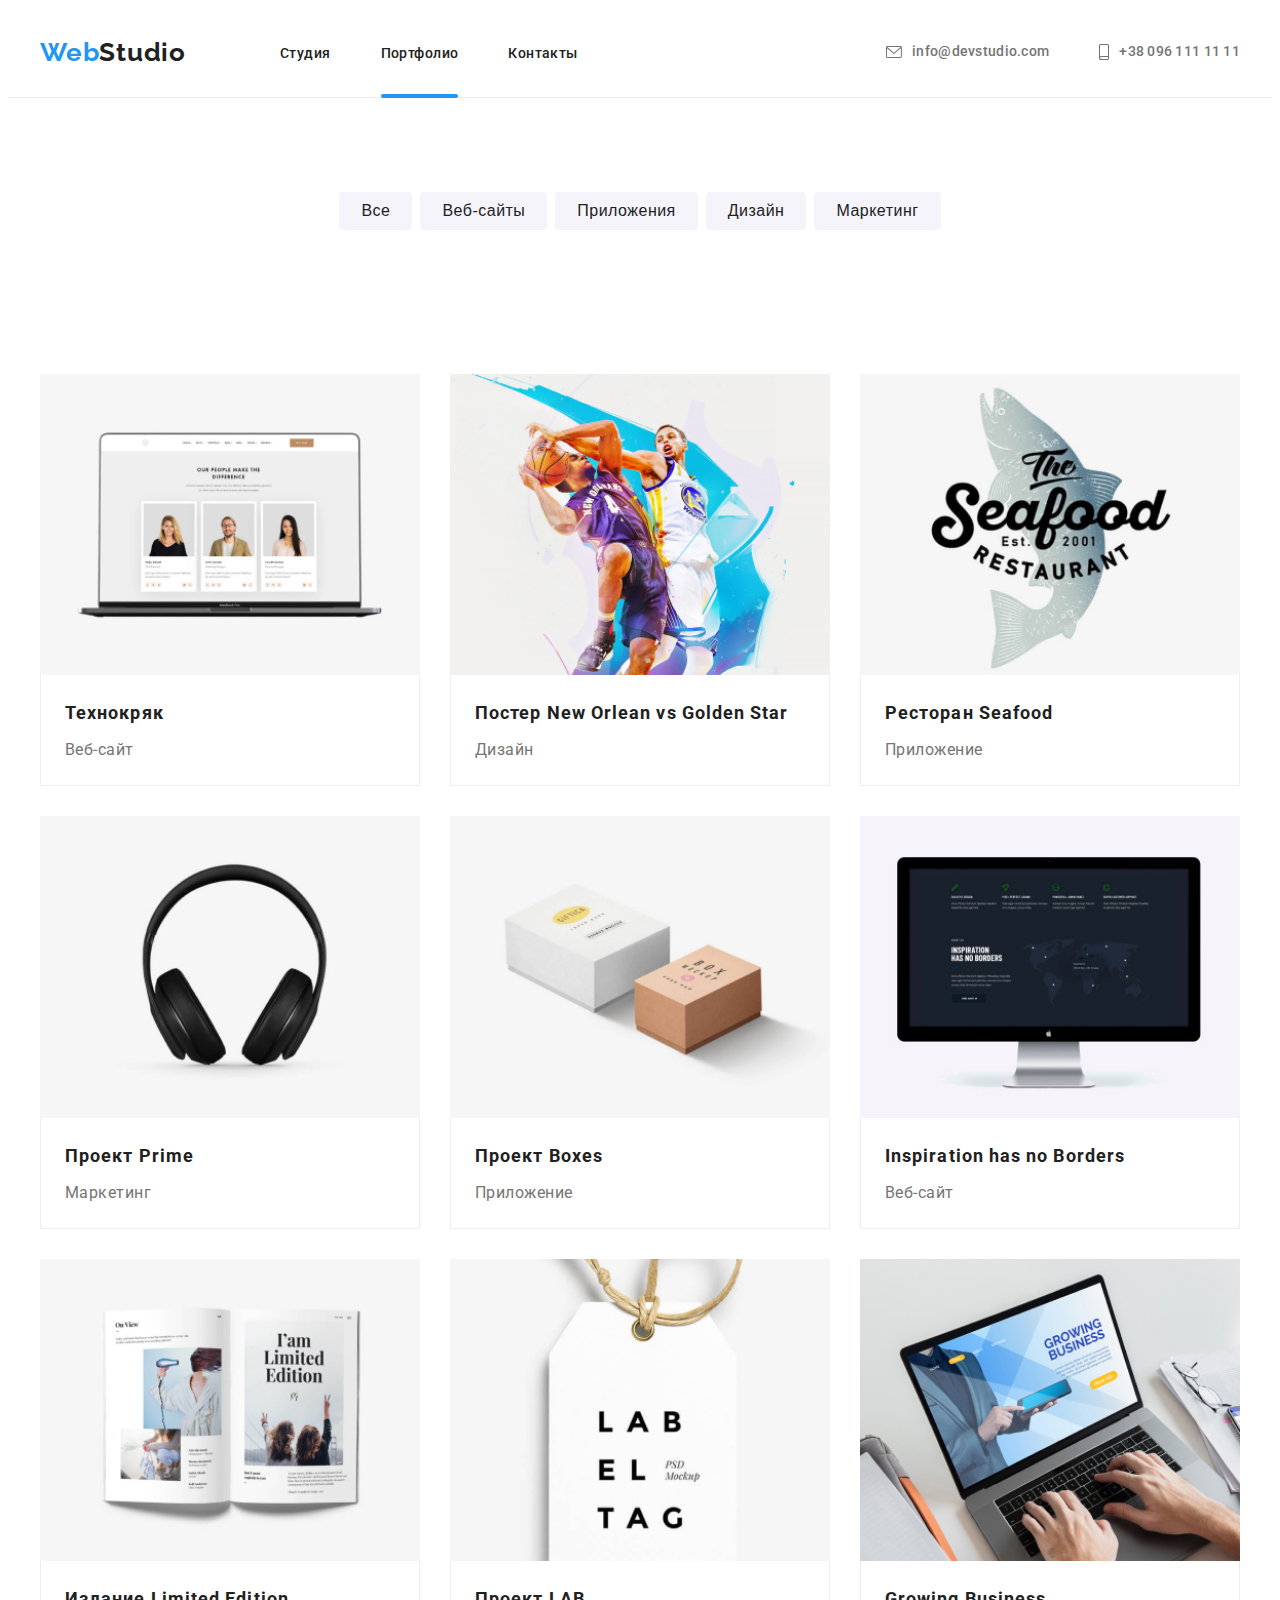
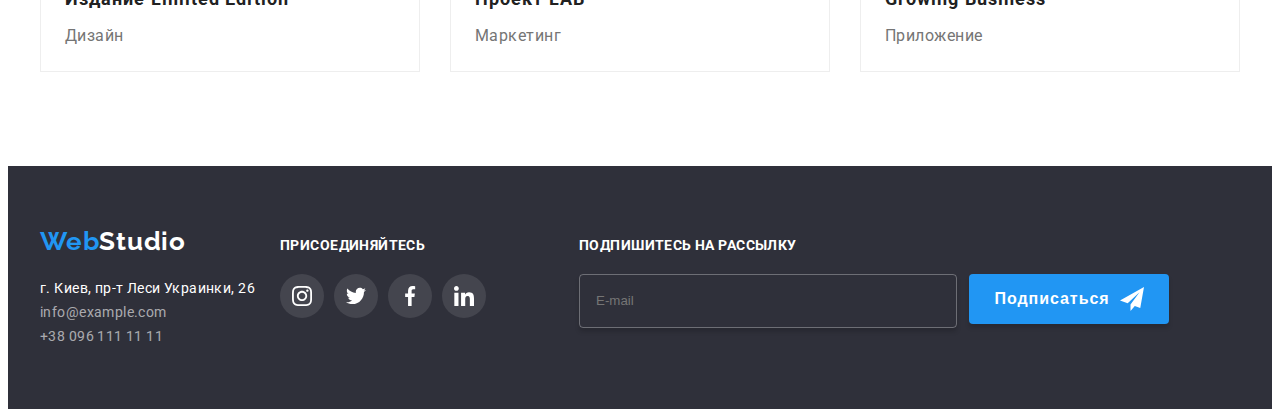
==== Partfolio.html @ 2770eb31 "dz7" ====
<!DOCTYPE html>
<html lang="en">
  <head>
    <meta charset="UTF-8" />
    <meta http-equiv="X-UA-Compatible" content="IE=edge" />
    <meta name="viewport" content="width=device-width, initial-scale=1.0" />
    <title>Portfolio</title>
    <link
      href="https://fonts.googleapis.com/css2?family=Raleway:wght@700&family=Roboto:wght@400;500;700;900&display=swap"
      rel="stylesheet"
    />
    <link rel="stylesheet" href="./css/main.min.css" />
  </head>
  <body>
    <header class="header">
      <div class="container header__container">
        <nav class="navigation">
          <a href="./index.html" class="logo">
            Web<span class="studio">Studio</span>
          </a>
          <ul class="nav">
            <li class="nav__item">
              <a class="nav__link  " href="/index.html">Студия</a>
            </li>
            <li class="nav__item">
              <a class="nav__link current " href="./portfolio.html">Портфолио</a>
            </li>
            <li class="nav__item">
              <a class="nav__link" href="">Контакты</a>
            </li>
          </ul>
        </nav>
        <ul class="contacts">
          <li class="contacts__item header-mail">
            <a class="contacts__link " href="mailto:info@devstudio.com"> <svg class="contacts__icon" width="16px"
                height="12px">
                <use href="./images/sprite.svg#icon-envelope"></use>
              </svg>info@devstudio.com</a>
          </li>
          <li class="contacts__item header-tel ">
            <a class="contacts__link " href="tel:+380961111111"><svg class="contacts__icon" width="10px" height="16px">
                <use href="./images/sprite.svg#icon-smartphone"></use>
              </svg>+38 096 111 11 11</a>
          </li>
        </ul>
      </div>
    </header>
    <main>
      <section class="section">
        <div class="container ">
          <h1 class="visually-hidden">Наши работы</h1>
          <ul class="sort">
            <li class="sort__item"><button type="button" class="sort__button btn" >Все</button></li>
            <li class="sort__item"><button type="button" class="sort__button btn">Веб-сайты</button></li>
            <li class="sort__item"><button type="button" class="sort__button btn">Приложения</button></li>
            <li class="sort__item"><button type="button" class="sort__button btn">Дизайн</button></li>
            <li class="sort__item"><button type="button" class="sort__button btn">Маркетинг</button></li>
          </ul>
          <ul class="examples ">
            <li class="examples__item">
              <a class="examples__link link" href="">
                <div class="examples__wrapper">
                  <img class="main-img" src="./images/img(7).jpg" width="370" height="294" alt="" />
                <p class="examples__text ">
                  Технокряк это современная площадка распространения коронавируса. Компании используют эту платформу для цифрового
                  шпионажа и атак на защищённые сервера конкурентов.
                </p>
              </div>
              <div class="case">
                <h2 class="case__title">Технокряк</h2>
                <p class="case-paragraph">Веб-сайт</p>
              </div></a>
            </li>
            <li class="examples__item">
              <a class="examples__link link" href="">
                <div class="examples__wrapper"><img class="main-img" src="./images/img(8).jpg" width="370" height="294" alt="" />
                <p class="examples__text ">
                  Технокряк это современная площадка распространения коронавируса. Компании используют эту платформу для цифрового
                  шпионажа и атак на защищённые сервера конкурентов.
                </p></div>
              <div class="case">
                <h2 class="case__title">
                  Постер New Orlean vs Golden Star
                </h2>
                <p class="case-paragraph">Дизайн</p>
              </div></a>
            </li>
            <li class="examples__item">
             <a class="examples__link link" href=""> <div class="examples__wrapper"><img class="main-img" src="./images/img(9).jpg" width="370" height="294" alt="" />
              <p class="examples__text ">
                Технокряк это современная площадка распространения коронавируса. Компании используют эту платформу для цифрового
                шпионажа и атак на защищённые сервера конкурентов.
              </p></div>
              <div class="case">
                <h2 class="case__title">Ресторан Seafood</h2>
                <p class="case-paragraph">Приложение</p>
              </div></a>
            </li>
            <li class="examples__item">
              <a class="examples__link link" href=""><div class="examples__wrapper"><img class="main-img" src="./images/img(10).jpg" width="370" height="294" alt="" />
                <p class="examples__text ">
                  Технокряк это современная площадка распространения коронавируса. Компании используют эту платформу для цифрового
                  шпионажа и атак на защищённые сервера конкурентов.
                </p></div>
              <div class="case">
                <h2 class="case__title">Проект Prime</h2>
                <p class="case-paragraph">Маркетинг</p>
              </div></a>
            </li>
            <li class="examples__item">
              <a class="examples__link link" href=""><div class="examples__wrapper"><img class="main-img" src="./images/img(11).jpg" width="370" height="294" alt="" />
                <p class="examples__text ">
                  Технокряк это современная площадка распространения коронавируса. Компании используют эту платформу для цифрового
                  шпионажа и атак на защищённые сервера конкурентов.
                </p></div>
              <div class="case">
                <h2 class="case__title">Проект Boxes</h2>
                <p class="case-paragraph">Приложение</p>
              </div></a>
            </li>
            <li class="examples__item">
              <a class="examples__link link" href=""><div class="examples__wrapper"><img class="main-img" src="./images/img(12).jpg" width="370" height="294" alt="" />
                <p class="examples__text ">
                  Технокряк это современная площадка распространения коронавируса. Компании используют эту платформу для цифрового
                  шпионажа и атак на защищённые сервера конкурентов.
                </p></div>
              <div class="case">
                <h2 class="case__title">Inspiration has no Borders</h2>
                <p class="case-paragraph">Веб-сайт</p>
              </div></a>
            </li>
            <li class="examples__item">
              <a class="examples__link link" href=""><div class="examples__wrapper"><img class="main-img" src="./images/img(13).jpg" width="370" height="294" alt="" />
                <p class="examples__text ">
                  Технокряк это современная площадка распространения коронавируса. Компании используют эту платформу для цифрового
                  шпионажа и атак на защищённые сервера конкурентов.
                </p></div>
              <div class="case">
                <h2 class="case__title">Издание Limited Edition</h2>
                <p class="case-paragraph">Дизайн</p>
              </div></a>
            </li>
            <li class="examples__item">
              <a class="examples__link link" href=""><div class="examples__wrapper"><img class="main-img" src="./images/img(14).jpg" width="370" height="294" alt="" />
                <p class="examples__text ">
                  Технокряк это современная площадка распространения коронавируса. Компании используют эту платформу для цифрового
                  шпионажа и атак на защищённые сервера конкурентов.
                </p></div>
              <div class="case">
                <h2 class="case__title">Проект LAB</h2>
                <p class="case-paragraph">Маркетинг</p>
              </div></a>
            </li>
            <li class="examples__item">
              <a class="examples__link link" href=""><div class="examples__wrapper"><img class="main-img" src="./images/img(15).jpg" width="370" height="294" alt="" />
                <p class="examples__text ">
                  Технокряк это современная площадка распространения коронавируса. Компании используют эту платформу для цифрового
                  шпионажа и атак на защищённые сервера конкурентов.
                </p></div>
              <div class="case">
                <h2 class="case__title">Growing Business</h2>
                <p class="case-paragraph">Приложение</p>
              </div></a>
            </li>
          </ul>
        </div>
      </section>
    </main>
<footer class="footer">
  <div class="container footer-container">
    <div class=""><a href="./index.html" class="logo">
        Web<span class="footer__studio">Studio</span>
      </a>
      <address class="address">
        <ul class="connection">
          <li class="connection__item ">г. Киев, пр-т Леси Украинки, 26</li>
          <li class="connection__item">
            <a class="connection__link " href="mailto:info@devstudio.com">info@example.com</a>
          </li>
          <li class="connection__item">
            <a class="connection__link" href="tel:+380961111111">+38 096 111 11 11</a>
          </li>
        </ul>
      </address>
    </div>
    <div class=" right">
      <h2 class="footer-title">присоединяйтесь</h2>
      <ul class="join ">
        <li class="join__item">
          <a href="" class="join__link">
            <svg class="join__icon">
              <use href="./images/sprite.svg#icon-instagram"></use>
            </svg>
          </a>
        </li>
        <li class="join__item">
          <a href="" class="join__link">
            <svg class="join__icon">
              <use href="./images/sprite.svg#icon-twitter"></use>
            </svg>
          </a>
        </li>
        <li class="join__item">
          <a href="" class="join__link">
            <svg class="join__icon">
              <use href="./images/sprite.svg#icon-facebook"></use>
            </svg>
          </a>
        </li>
        <li class="join__item">
          <a href="" class="join__link">
            <svg class="join__icon">
              <use href="./images/sprite.svg#icon-linkedin"></use>
            </svg>
          </a>
        </li>
      </ul>
    </div>
    <div class="form">
      <h2 class="footer-title ">Подпишитесь на рассылку</h2>
      <form action="#" class="form-send">
        <div class="follow"> <input type="text" name="user-mail-follow" id="user-mail-follow" class="follow__mail"
            placeholder="E-mail" />
          <button type="submit" class="btn follow__btn">Подписаться
            <svg class="follow__icon" width="24" height="24">
              <use href="./images/sprite.svg#icon-send"></use>
            </svg>
          </button>
        </div>
      </form>

    </div>
  </div>
</footer>
  </body>
</html>
---- css/main.min.css ----
:root{--title-color: #212121;--accent-color: #2196f3;--text-color: #757575;--primary-title-color: #ffffff;--background-color: #2f303a;--button-color: #2196f3;--button-text-color: #ffffff;--footer-color: #ffffff99;--bg-footer-color: #2f303a;--buttons-color-portfolio: #f5f4fa;--footer-link-color: rgba(255, 255, 255, 0.6);--our-team-bgc: #f5f4fa;--icon-color: #afb1b8;--modal-color-input: #757575}p,h1,h2,h3,h4,h5,h6{margin:0}ul{list-style:none;margin:0;padding-left:0}input{cursor:pointer}img{display:block;max-width:100%;height:auto}body{font-family:"Roboto", sans-serif;letter-spacing:0.02em}.section{padding-top:94px;padding-bottom:94px}a{text-decoration:none}.btn{cursor:pointer;border:transparent}.section__title{font-weight:700;font-size:36px;line-height:1.16;letter-spacing:0.03em;color:var(--title-color);margin-bottom:50px;text-align:center}.visually-hidden{position:absolute;width:1px;height:1px;margin:-1px;padding:0;overflow:hidden;border:0;clip:rect(0 0 0 0)}.container{padding:0 15px;width:1200px;margin:0 auto}.current{color:var(--accent-color)}.current::after{content:"";position:absolute;width:100%;height:4px;border-radius:2px;background-color:var(--accent-color);display:block;bottom:-37px}.header{padding-top:29px;padding-bottom:29px;border-bottom:solid 1px #ececec}.contacts__link{display:flex;align-items:center}.contacts__link:hover .contacts__icon{fill:var(--accent-color)}.contacts__link:focus .contacts__icon{fill:var(--accent-color)}.header__container{display:flex;align-items:center}.navigation{display:flex;align-items:center}.nav{display:flex}.contacts{margin-left:auto;display:flex;align-items:center}.contacts__icon{fill:var(--text-color);margin-right:10px;transition:fill 250ms cubic-bezier(0.4, 0, 0.2, 1)}.nav__item:not(:last-child){margin-right:50px}.logo{color:var(--accent-color);font-family:Raleway;font-weight:700;font-size:26px;line-height:1.19;letter-spacing:0.03em;margin-right:94px}.studio{color:var(--title-color)}.nav__link{font-weight:500;font-size:14px;line-height:1.14;letter-spacing:0.03em;color:var(--title-color);position:relative;transition:color 250ms cubic-bezier(0.4, 0, 0.2, 1)}.nav__link:hover,.nav__link:focus{color:var(--accent-color)}.contacts__link{font-weight:500;font-size:14px;line-height:1.14;letter-spacing:0.02em;color:var(--text-color);transition:color 250ms cubic-bezier(0.4, 0, 0.2, 1)}.contacts__link:hover,.contacts__link:focus{color:var(--accent-color)}.contacts__item:not(:last-child){margin-right:50px}.hero{padding-top:200px;padding-bottom:200px;background-image:linear-gradient(to right, rgba(47,48,58,0.4), rgba(47,48,58,0.4)),url(../images/Imgback.jpg);background-repeat:no-repeat;background-position:center;background-size:cover;text-align:center}.hero__title{font-weight:900;font-size:44px;line-height:1.36;letter-spacing:0.06em;color:var(--primary-title-color);margin-bottom:66px;text-transform:uppercase}.hero__button{background-color:var(--button-color);color:var(--button-text-color);width:200px;height:50px;border-radius:4px;padding:10px 32px}.features__container{height:120px;width:270px;background-color:var(--buttons-color-portfolio);margin-bottom:40px;border-radius:4px;display:flex;justify-content:center;align-items:center}.features__icon{height:70px;width:70px;background-size:cover}.features{display:flex;flex-wrap:wrap}.features__item:not(:last-child){margin-right:30px}.features__title{font-weight:700;font-size:14px;line-height:1.14;letter-spacing:0.03em;text-transform:uppercase;color:var(--title-color);margin-bottom:10px}.features__text{width:270px;font-size:14px;line-height:1.71;letter-spacing:0.03em;color:var(--text-color)}.section__task{padding-top:0}.task__wrapper{position:relative;overflow:hidden}.task__text{font-weight:700;font-size:14px;line-height:1.14;letter-spacing:0.03em;text-transform:uppercase;color:var(--primary-title-color);background:rgba(47,48,58,0.8);bottom:0;height:70px;width:100%;padding:27px 82px;position:absolute}.task{display:flex}.task__item:not(:last-child){margin-right:30px}.section__team{background-color:var(--our-team-bgc)}.team__title{font-weight:700;font-size:36px;line-height:1.16;letter-spacing:0.03em;color:var(--title-color);margin-bottom:50px;text-align:center}.team{display:flex}.team__item{box-shadow:0px 1px 3px rgba(0,0,0,0.12),0px 1px 1px rgba(0,0,0,0.14),0px 2px 1px rgba(0,0,0,0.2);border-radius:0px 0px 4px 4px;background-color:#fff}.team__item:not(:last-child){margin-right:30px}.box{padding-top:30px;padding-bottom:30px}.box__title{font-weight:500;font-size:16px;line-height:1.18;letter-spacing:0.03em;color:var(--title-color);margin-bottom:10px;text-align:center}.box__paragraph{font-size:16px;line-height:1.18;letter-spacing:0.03em;color:var(--text-color);text-align:center;margin-bottom:16px}.social{display:flex;justify-content:center}.social__item{height:44px;width:44px}.social__item+.social__item{margin-left:10px}.social__icon{height:20px;width:20px;fill:var(--icon-color);transition:fill 250ms cubic-bezier(0.4, 0, 0.2, 1)}.social__link{width:100%;height:100%;border-radius:50%;background-color:var(--button-text-color);display:flex;align-items:center;justify-content:center;transition:background-color 250ms cubic-bezier(0.4, 0, 0.2, 1)}.social__link:hover,.social__link:focus{background-color:var(--button-color)}.social__link:hover .social__icon,.social__link:focus .social__icon{fill:var(--primary-title-color)}.customer{display:flex;justify-content:center}.customer__item{height:92px;width:170px}.customer__item+.customer__item{margin-left:30px}.customer__icon{height:60px;width:106px;fill:var(--icon-color);transition:fill 250ms cubic-bezier(0.4, 0, 0.2, 1)}.customer__link{width:100%;height:100%;border-radius:4px;background-color:var(--button-text-color);display:flex;align-items:center;justify-content:center;border:1px solid #afb1b8;box-sizing:border-box;transition:border-color 250ms cubic-bezier(0.4, 0, 0.2, 1)}.customer__link:hover,.customer__link:focus{border-color:var(--button-color)}.customer__link:hover .customer__icon,.customer__link:focus .customer__icon{fill:var(--button-color)}.footer-container{display:flex;align-items:baseline}.footer__contacts{margin-right:70px}.footer{background-color:var(--bg-footer-color);padding-top:60px;padding-bottom:60px}.connection__item{font-size:14px;line-height:1.71;letter-spacing:0.03em;color:var(--primary-title-color)}.address{margin-top:20px}.connection{font-size:14px;line-height:1.71;letter-spacing:0.03em;color:var(--footer-color);font-style:normal}.footer__studio{color:var(--button-text-color)}.connection__link{font-weight:400;font-size:14px;line-height:1.71;letter-spacing:0.03em;color:rgba(255,255,255,0.6);transition:color 250ms cubic-bezier(0.4, 0, 0.2, 1);display:block}.connection__link:hover,.connection__link:focus{color:var(--accent-color)}.join{display:flex;justify-content:center}.footer-title{font-weight:700;font-size:14px;line-height:1.14;letter-spacing:0.03em;text-transform:uppercase;color:var(--primary-title-color);margin-bottom:20px}.join__item{height:44px;width:44px}.join__item+.join__item{margin-left:10px}.join__link{width:100%;height:100%;border-radius:50%;background-color:rgba(255,255,255,0.1);display:flex;align-items:center;justify-content:center;transition:background-color 250ms cubic-bezier(0.4, 0, 0.2, 1)}.join__link:hover,.join__link:focus{background-color:var(--button-color)}.join__link:hover .social__icon,.join__link:focus .social__icon{fill:var(--primary-title-color)}.join__icon{height:20px;width:20px;fill:var(--button-text-color);transition:fill 250ms cubic-bezier(0.4, 0, 0.2, 1)}.follow__mail{width:358px;height:50px;border:1px solid rgba(255,255,255,0.3);box-shadow:0px 4px 4px rgba(0,0,0,0.15);border-radius:4px;background-color:transparent;padding-left:16px;color:#ffffff}.form{margin-left:93px}.follow{display:flex;justify-content:center}.follow__btn{width:200px;height:50px;background-color:var(--accent-color);box-shadow:0px 4px 4px rgba(0,0,0,0.15);border-radius:4px;font-weight:700;font-size:16px;line-height:1.87;letter-spacing:0.06em;color:var(--primary-title-color);margin-left:12px;position:relative;display:flex;align-items:center;justify-content:center}.follow__icon{margin-left:10px}.backdrop{position:fixed;width:100vw;height:100vh;background-color:rgba(0,0,0,0.1);top:0;display:flex;align-items:center;justify-content:center;transition:opacity 300ms ease-in-out, visibility 300ms ease-in-out}.backdrop.is-hidden{opacity:0;visibility:hidden;pointer-events:none}.backdrop.is-hidden .modal{transform:scale(2)}.modal{min-width:528px;min-height:581px;background-color:#ffffff;border-radius:4px;position:relative;transform:scale(1);transition:transform 250ms ease;padding:40px}.close-btn{position:absolute;padding:0;right:8px;top:8px;background-color:transparent;border-radius:50%;width:30px;height:30px;border:1px solid rgba(0,0,0,0.1);display:flex;align-items:center;justify-content:center;transition:fill 250ms cubic-bezier(0.4, 0, 0.2, 1);cursor:pointer}.close-btn:hover,.close-btn:focus{fill:var(--accent-color)}.button-icon{height:11px;width:11px}.modal-title{font-weight:700;font-size:20px;line-height:1.15;letter-spacing:0.03em;color:var(--title-color);margin-bottom:20px}.modal-field{margin-bottom:10px}.input-label{font-size:12px;line-height:1.16;letter-spacing:0.01em;color:var(--modal-color-input);display:block;margin-bottom:5px}.input-wrapper{display:block;position:relative}.modal-input{width:100%;height:45px;border-radius:3px;border:1px solid #999999;background:transparent;padding-left:40px;padding-right:20px;outline:none;transition:border-color 250ms cubic-bezier(0.4, 0, 0.2, 1)}.modal-input:focus{border-color:var(--accent-color)}.modal-input:focus+.input-icon{fill:var(--accent-color)}.input-icon{position:absolute;left:10px;top:50%;transform:translateY(-50%);transition:fill 250ms cubic-bezier(0.4, 0, 0.2, 1)}.modal-input-text{width:100%;height:100px;border-radius:3px;resize:none;border:1px solid #999999;background:transparent;padding:10px;display:block}.modal-btn{display:block;margin:0 auto}.check-text{font-size:14px;line-height:1.17;letter-spacing:0.03em;color:var(--text-color);display:flex;margin-bottom:15px;position:relative;align-items:center;justify-content:center}.check-text span{width:15px;height:15px;border:2px solid #303030;border-radius:3px;margin-right:7px;display:flex;align-items:center;justify-content:center}.check-text .modal-checkbox:checked+.check-text span{background-color:var(--accent-color);border:none}.condition{color:var(--button-color)}.modal-btn{background-color:var(--button-color);color:var(--button-text-color);width:200px;height:50px;border-radius:4px;padding:10px 32px}.text-box{margin-bottom:20px}.sort__button{background-color:var(--buttons-color-portfolio);color:var(--title-color);font-weight:500;font-size:16px;line-height:1.6;letter-spacing:0.03em;padding:6px 22px;border-radius:4px;transition:color 250ms cubic-bezier(0.4, 0, 0.2, 1),background-color 250ms cubic-bezier(0.4, 0, 0.2, 1),box-shadow 250ms cubic-bezier(0.4, 0, 0.2, 1)}.sort__button:hover,.sort__button:focus{color:var(--button-text-color);background-color:var(--accent-color);box-shadow:0px 3px 1px rgba(0,0,0,0.1),0px 1px 2px rgba(0,0,0,0.08),0px 2px 2px rgba(0,0,0,0.12)}.sort{display:flex;margin-bottom:50px;justify-content:center}.sort__item:not(:last-child){margin-right:8px}.case__title{font-weight:700;font-size:18px;line-height:2;letter-spacing:0.06em;color:var(--title-color);margin-bottom:4px}.examples__text{font-size:16px;color:#fff;background-color:rgba(33,150,243,0.9);position:absolute;top:0;left:0;font-size:18px;line-height:1.56;height:100%;padding:63px 24px;transform:translateY(100%);transition:transform 250ms cubic-bezier(0.4, 0, 0.2, 1)}.examples__wrapper{position:relative;overflow:hidden}.case-paragraph{font-size:16px;line-height:1.87;letter-spacing:0.03em;color:#757575}.examples{padding-top:94px}.examples__link{display:block;transition:box-shadow 250ms cubic-bezier(0.4, 0, 0.2, 1),fill 250ms cubic-bezier(0.4, 0, 0.2, 1)}.examples__link:hover,.examples__link:focus{box-shadow:0px 1px 1px rgba(0,0,0,0.12),0px 4px 4px rgba(0,0,0,0.06),1px 4px 6px rgba(0,0,0,0.16)}.examples__link:hover .examples__text,.examples__link:focus .examples__text{transform:translateY(0)}.examples{display:flex;flex-wrap:wrap}.examples__item{flex-basis:calc((100% - 60px) / 3);margin-bottom:30px}.examples__item:not(:nth-child(3n)){margin-right:30px}.examples__item:nth-last-child(-n+3){margin-bottom:0}.examples__item img{width:100%}.case{padding-left:24px;padding-right:24px;padding-bottom:20px;padding-top:20px;border-bottom:1px solid #eeeeee;border-left:1px solid #eeeeee;border-right:1px solid #eeeeee}
/*# sourceMappingURL=main.min.css.map */
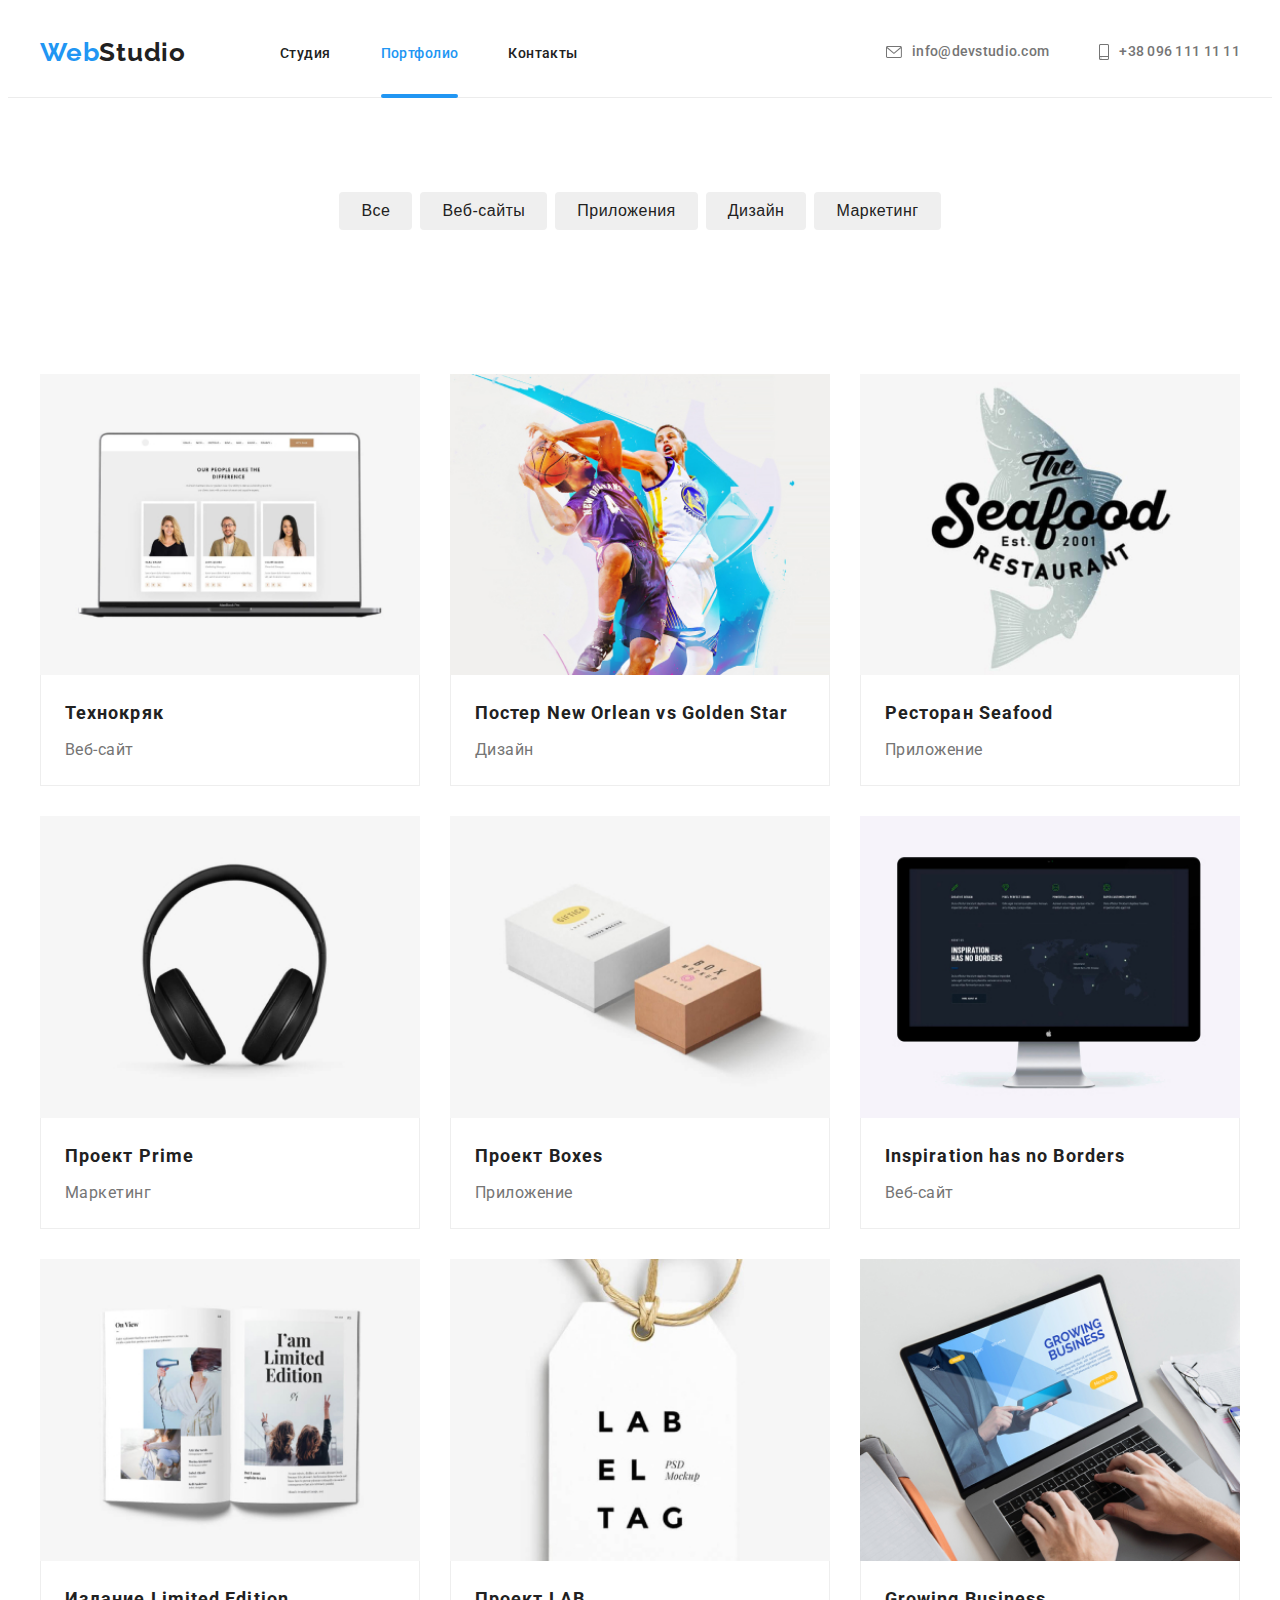
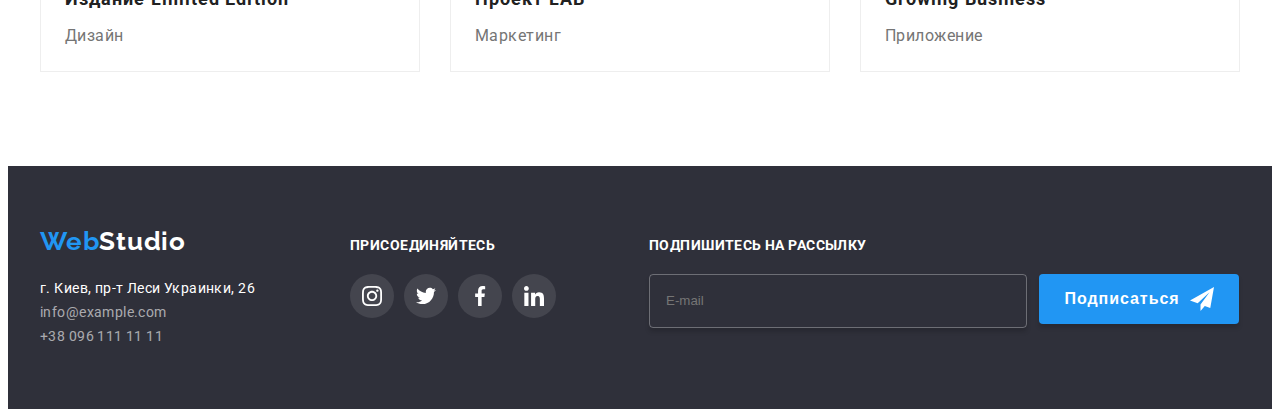
==== commit 0e537f10: "homework 7" ====
--- a/Partfolio.html
+++ b/Partfolio.html
@@ -23,7 +23,7 @@
               <a class="nav__link  " href="/index.html">Студия</a>
             </li>
             <li class="nav__item">
-              <a class="nav__link current " href="./portfolio.html">Портфолио</a>
+              <a class="nav__link current" href="./partfolio.html">Портфолио</a>
             </li>
             <li class="nav__item">
               <a class="nav__link" href="">Контакты</a>
--- a/css/main.min.css
+++ b/css/main.min.css
@@ -1,2 +1,2 @@
-:root{--title-color: #212121;--accent-color: #2196f3;--text-color: #757575;--primary-title-color: #ffffff;--background-color: #2f303a;--button-color: #2196f3;--button-text-color: #ffffff;--footer-color: #ffffff99;--bg-footer-color: #2f303a;--buttons-color-portfolio: #f5f4fa;--footer-link-color: rgba(255, 255, 255, 0.6);--our-team-bgc: #f5f4fa;--icon-color: #afb1b8;--modal-color-input: #757575}p,h1,h2,h3,h4,h5,h6{margin:0}ul{list-style:none;margin:0;padding-left:0}input{cursor:pointer}img{display:block;max-width:100%;height:auto}body{font-family:"Roboto", sans-serif;letter-spacing:0.02em}.section{padding-top:94px;padding-bottom:94px}a{text-decoration:none}.btn{cursor:pointer;border:transparent}.section__title{font-weight:700;font-size:36px;line-height:1.16;letter-spacing:0.03em;color:var(--title-color);margin-bottom:50px;text-align:center}.visually-hidden{position:absolute;width:1px;height:1px;margin:-1px;padding:0;overflow:hidden;border:0;clip:rect(0 0 0 0)}.container{padding:0 15px;width:1200px;margin:0 auto}.current{color:var(--accent-color)}.current::after{content:"";position:absolute;width:100%;height:4px;border-radius:2px;background-color:var(--accent-color);display:block;bottom:-37px}.header{padding-top:29px;padding-bottom:29px;border-bottom:solid 1px #ececec}.contacts__link{display:flex;align-items:center}.contacts__link:hover .contacts__icon{fill:var(--accent-color)}.contacts__link:focus .contacts__icon{fill:var(--accent-color)}.header__container{display:flex;align-items:center}.navigation{display:flex;align-items:center}.nav{display:flex}.contacts{margin-left:auto;display:flex;align-items:center}.contacts__icon{fill:var(--text-color);margin-right:10px;transition:fill 250ms cubic-bezier(0.4, 0, 0.2, 1)}.nav__item:not(:last-child){margin-right:50px}.logo{color:var(--accent-color);font-family:Raleway;font-weight:700;font-size:26px;line-height:1.19;letter-spacing:0.03em;margin-right:94px}.studio{color:var(--title-color)}.nav__link{font-weight:500;font-size:14px;line-height:1.14;letter-spacing:0.03em;color:var(--title-color);position:relative;transition:color 250ms cubic-bezier(0.4, 0, 0.2, 1)}.nav__link:hover,.nav__link:focus{color:var(--accent-color)}.contacts__link{font-weight:500;font-size:14px;line-height:1.14;letter-spacing:0.02em;color:var(--text-color);transition:color 250ms cubic-bezier(0.4, 0, 0.2, 1)}.contacts__link:hover,.contacts__link:focus{color:var(--accent-color)}.contacts__item:not(:last-child){margin-right:50px}.hero{padding-top:200px;padding-bottom:200px;background-image:linear-gradient(to right, rgba(47,48,58,0.4), rgba(47,48,58,0.4)),url(../images/Imgback.jpg);background-repeat:no-repeat;background-position:center;background-size:cover;text-align:center}.hero__title{font-weight:900;font-size:44px;line-height:1.36;letter-spacing:0.06em;color:var(--primary-title-color);margin-bottom:66px;text-transform:uppercase}.hero__button{background-color:var(--button-color);color:var(--button-text-color);width:200px;height:50px;border-radius:4px;padding:10px 32px}.features__container{height:120px;width:270px;background-color:var(--buttons-color-portfolio);margin-bottom:40px;border-radius:4px;display:flex;justify-content:center;align-items:center}.features__icon{height:70px;width:70px;background-size:cover}.features{display:flex;flex-wrap:wrap}.features__item:not(:last-child){margin-right:30px}.features__title{font-weight:700;font-size:14px;line-height:1.14;letter-spacing:0.03em;text-transform:uppercase;color:var(--title-color);margin-bottom:10px}.features__text{width:270px;font-size:14px;line-height:1.71;letter-spacing:0.03em;color:var(--text-color)}.section__task{padding-top:0}.task__wrapper{position:relative;overflow:hidden}.task__text{font-weight:700;font-size:14px;line-height:1.14;letter-spacing:0.03em;text-transform:uppercase;color:var(--primary-title-color);background:rgba(47,48,58,0.8);bottom:0;height:70px;width:100%;padding:27px 82px;position:absolute}.task{display:flex}.task__item:not(:last-child){margin-right:30px}.section__team{background-color:var(--our-team-bgc)}.team__title{font-weight:700;font-size:36px;line-height:1.16;letter-spacing:0.03em;color:var(--title-color);margin-bottom:50px;text-align:center}.team{display:flex}.team__item{box-shadow:0px 1px 3px rgba(0,0,0,0.12),0px 1px 1px rgba(0,0,0,0.14),0px 2px 1px rgba(0,0,0,0.2);border-radius:0px 0px 4px 4px;background-color:#fff}.team__item:not(:last-child){margin-right:30px}.box{padding-top:30px;padding-bottom:30px}.box__title{font-weight:500;font-size:16px;line-height:1.18;letter-spacing:0.03em;color:var(--title-color);margin-bottom:10px;text-align:center}.box__paragraph{font-size:16px;line-height:1.18;letter-spacing:0.03em;color:var(--text-color);text-align:center;margin-bottom:16px}.social{display:flex;justify-content:center}.social__item{height:44px;width:44px}.social__item+.social__item{margin-left:10px}.social__icon{height:20px;width:20px;fill:var(--icon-color);transition:fill 250ms cubic-bezier(0.4, 0, 0.2, 1)}.social__link{width:100%;height:100%;border-radius:50%;background-color:var(--button-text-color);display:flex;align-items:center;justify-content:center;transition:background-color 250ms cubic-bezier(0.4, 0, 0.2, 1)}.social__link:hover,.social__link:focus{background-color:var(--button-color)}.social__link:hover .social__icon,.social__link:focus .social__icon{fill:var(--primary-title-color)}.customer{display:flex;justify-content:center}.customer__item{height:92px;width:170px}.customer__item+.customer__item{margin-left:30px}.customer__icon{height:60px;width:106px;fill:var(--icon-color);transition:fill 250ms cubic-bezier(0.4, 0, 0.2, 1)}.customer__link{width:100%;height:100%;border-radius:4px;background-color:var(--button-text-color);display:flex;align-items:center;justify-content:center;border:1px solid #afb1b8;box-sizing:border-box;transition:border-color 250ms cubic-bezier(0.4, 0, 0.2, 1)}.customer__link:hover,.customer__link:focus{border-color:var(--button-color)}.customer__link:hover .customer__icon,.customer__link:focus .customer__icon{fill:var(--button-color)}.footer-container{display:flex;align-items:baseline}.footer__contacts{margin-right:70px}.footer{background-color:var(--bg-footer-color);padding-top:60px;padding-bottom:60px}.connection__item{font-size:14px;line-height:1.71;letter-spacing:0.03em;color:var(--primary-title-color)}.address{margin-top:20px}.connection{font-size:14px;line-height:1.71;letter-spacing:0.03em;color:var(--footer-color);font-style:normal}.footer__studio{color:var(--button-text-color)}.connection__link{font-weight:400;font-size:14px;line-height:1.71;letter-spacing:0.03em;color:rgba(255,255,255,0.6);transition:color 250ms cubic-bezier(0.4, 0, 0.2, 1);display:block}.connection__link:hover,.connection__link:focus{color:var(--accent-color)}.join{display:flex;justify-content:center}.footer-title{font-weight:700;font-size:14px;line-height:1.14;letter-spacing:0.03em;text-transform:uppercase;color:var(--primary-title-color);margin-bottom:20px}.join__item{height:44px;width:44px}.join__item+.join__item{margin-left:10px}.join__link{width:100%;height:100%;border-radius:50%;background-color:rgba(255,255,255,0.1);display:flex;align-items:center;justify-content:center;transition:background-color 250ms cubic-bezier(0.4, 0, 0.2, 1)}.join__link:hover,.join__link:focus{background-color:var(--button-color)}.join__link:hover .social__icon,.join__link:focus .social__icon{fill:var(--primary-title-color)}.join__icon{height:20px;width:20px;fill:var(--button-text-color);transition:fill 250ms cubic-bezier(0.4, 0, 0.2, 1)}.follow__mail{width:358px;height:50px;border:1px solid rgba(255,255,255,0.3);box-shadow:0px 4px 4px rgba(0,0,0,0.15);border-radius:4px;background-color:transparent;padding-left:16px;color:#ffffff}.form{margin-left:93px}.follow{display:flex;justify-content:center}.follow__btn{width:200px;height:50px;background-color:var(--accent-color);box-shadow:0px 4px 4px rgba(0,0,0,0.15);border-radius:4px;font-weight:700;font-size:16px;line-height:1.87;letter-spacing:0.06em;color:var(--primary-title-color);margin-left:12px;position:relative;display:flex;align-items:center;justify-content:center}.follow__icon{margin-left:10px}.backdrop{position:fixed;width:100vw;height:100vh;background-color:rgba(0,0,0,0.1);top:0;display:flex;align-items:center;justify-content:center;transition:opacity 300ms ease-in-out, visibility 300ms ease-in-out}.backdrop.is-hidden{opacity:0;visibility:hidden;pointer-events:none}.backdrop.is-hidden .modal{transform:scale(2)}.modal{min-width:528px;min-height:581px;background-color:#ffffff;border-radius:4px;position:relative;transform:scale(1);transition:transform 250ms ease;padding:40px}.close-btn{position:absolute;padding:0;right:8px;top:8px;background-color:transparent;border-radius:50%;width:30px;height:30px;border:1px solid rgba(0,0,0,0.1);display:flex;align-items:center;justify-content:center;transition:fill 250ms cubic-bezier(0.4, 0, 0.2, 1);cursor:pointer}.close-btn:hover,.close-btn:focus{fill:var(--accent-color)}.button-icon{height:11px;width:11px}.modal-title{font-weight:700;font-size:20px;line-height:1.15;letter-spacing:0.03em;color:var(--title-color);margin-bottom:20px}.modal-field{margin-bottom:10px}.input-label{font-size:12px;line-height:1.16;letter-spacing:0.01em;color:var(--modal-color-input);display:block;margin-bottom:5px}.input-wrapper{display:block;position:relative}.modal-input{width:100%;height:45px;border-radius:3px;border:1px solid #999999;background:transparent;padding-left:40px;padding-right:20px;outline:none;transition:border-color 250ms cubic-bezier(0.4, 0, 0.2, 1)}.modal-input:focus{border-color:var(--accent-color)}.modal-input:focus+.input-icon{fill:var(--accent-color)}.input-icon{position:absolute;left:10px;top:50%;transform:translateY(-50%);transition:fill 250ms cubic-bezier(0.4, 0, 0.2, 1)}.modal-input-text{width:100%;height:100px;border-radius:3px;resize:none;border:1px solid #999999;background:transparent;padding:10px;display:block}.modal-btn{display:block;margin:0 auto}.check-text{font-size:14px;line-height:1.17;letter-spacing:0.03em;color:var(--text-color);display:flex;margin-bottom:15px;position:relative;align-items:center;justify-content:center}.check-text span{width:15px;height:15px;border:2px solid #303030;border-radius:3px;margin-right:7px;display:flex;align-items:center;justify-content:center}.check-text .modal-checkbox:checked+.check-text span{background-color:var(--accent-color);border:none}.condition{color:var(--button-color)}.modal-btn{background-color:var(--button-color);color:var(--button-text-color);width:200px;height:50px;border-radius:4px;padding:10px 32px}.text-box{margin-bottom:20px}.sort__button{background-color:var(--buttons-color-portfolio);color:var(--title-color);font-weight:500;font-size:16px;line-height:1.6;letter-spacing:0.03em;padding:6px 22px;border-radius:4px;transition:color 250ms cubic-bezier(0.4, 0, 0.2, 1),background-color 250ms cubic-bezier(0.4, 0, 0.2, 1),box-shadow 250ms cubic-bezier(0.4, 0, 0.2, 1)}.sort__button:hover,.sort__button:focus{color:var(--button-text-color);background-color:var(--accent-color);box-shadow:0px 3px 1px rgba(0,0,0,0.1),0px 1px 2px rgba(0,0,0,0.08),0px 2px 2px rgba(0,0,0,0.12)}.sort{display:flex;margin-bottom:50px;justify-content:center}.sort__item:not(:last-child){margin-right:8px}.case__title{font-weight:700;font-size:18px;line-height:2;letter-spacing:0.06em;color:var(--title-color);margin-bottom:4px}.examples__text{font-size:16px;color:#fff;background-color:rgba(33,150,243,0.9);position:absolute;top:0;left:0;font-size:18px;line-height:1.56;height:100%;padding:63px 24px;transform:translateY(100%);transition:transform 250ms cubic-bezier(0.4, 0, 0.2, 1)}.examples__wrapper{position:relative;overflow:hidden}.case-paragraph{font-size:16px;line-height:1.87;letter-spacing:0.03em;color:#757575}.examples{padding-top:94px}.examples__link{display:block;transition:box-shadow 250ms cubic-bezier(0.4, 0, 0.2, 1),fill 250ms cubic-bezier(0.4, 0, 0.2, 1)}.examples__link:hover,.examples__link:focus{box-shadow:0px 1px 1px rgba(0,0,0,0.12),0px 4px 4px rgba(0,0,0,0.06),1px 4px 6px rgba(0,0,0,0.16)}.examples__link:hover .examples__text,.examples__link:focus .examples__text{transform:translateY(0)}.examples{display:flex;flex-wrap:wrap}.examples__item{flex-basis:calc((100% - 60px) / 3);margin-bottom:30px}.examples__item:not(:nth-child(3n)){margin-right:30px}.examples__item:nth-last-child(-n+3){margin-bottom:0}.examples__item img{width:100%}.case{padding-left:24px;padding-right:24px;padding-bottom:20px;padding-top:20px;border-bottom:1px solid #eeeeee;border-left:1px solid #eeeeee;border-right:1px solid #eeeeee}
+:root{--title-color: #212121;--theme-color: #2196f3;--text-color: #757575;--background-color: #2f303a;--button-color: #2196f3;--icon-color: #afb1b8}body{font-family:"Roboto", sans-serif;letter-spacing:0.02em}p,h1,h2,h3,h4,h5,h6{margin:0}ul{list-style:none;margin:0;padding-left:0}input{cursor:pointer}img{display:block;max-width:100%;height:auto}body{font-family:"Roboto", sans-serif;letter-spacing:0.02em}.section{padding-top:94px;padding-bottom:94px}a{text-decoration:none}.btn{cursor:pointer;border:transparent}.section__title{font-weight:700;font-size:36px;line-height:1.16;letter-spacing:0.03em;color:var(--title-color);margin-bottom:50px;text-align:center}.visually-hidden{position:absolute;width:1px;height:1px;margin:-1px;padding:0;overflow:hidden;border:0;clip:rect(0 0 0 0)}.container{padding:0 15px;width:1200px;margin:0 auto}.header{padding-top:29px;padding-bottom:29px;border-bottom:solid 1px #ececec}.contacts__link{display:flex;align-items:center}.contacts__link:hover .contacts__icon{fill:var(--theme-color)}.contacts__link:focus .contacts__icon{fill:var(--theme-color)}.header__container{display:flex;align-items:center}.navigation{display:flex;align-items:center}.nav{display:flex}.contacts{margin-left:auto;display:flex;align-items:center}.contacts__icon{fill:var(--text-color);margin-right:10px;transition:fill 250ms cubic-bezier(0.4, 0, 0.2, 1)}.nav__item:not(:last-child){margin-right:50px}.logo{color:var(--theme-color);font-family:Raleway;font-weight:700;font-size:26px;line-height:1.19;letter-spacing:0.03em;margin-right:94px}.studio{color:var(--title-color)}.nav__link{font-weight:500;font-size:14px;line-height:1.14;letter-spacing:0.03em;color:var(--title-color);position:relative;transition:color 250ms cubic-bezier(0.4, 0, 0.2, 1)}.nav__link:hover,.nav__link:focus{color:var(--theme-color)}.contacts__link{font-weight:500;font-size:14px;line-height:1.14;letter-spacing:0.02em;color:var(--text-color);transition:color 250ms cubic-bezier(0.4, 0, 0.2, 1)}.contacts__link:hover,.contacts__link:focus{color:var(--theme-color)}.contacts__item:not(:last-child){margin-right:50px}.current{color:var(--theme-color)}.current::after{content:"";position:absolute;width:100%;height:4px;border-radius:2px;background-color:var(--theme-color);display:block;bottom:-37px}.hero{padding-top:200px;padding-bottom:200px;background-image:linear-gradient(to right, rgba(47,48,58,0.4), rgba(47,48,58,0.4)),url(../images/Imgback.jpg);background-repeat:no-repeat;background-position:center;background-size:cover;text-align:center;max-width:1600px;display:flex;align-items:center;justify-content:center;margin:0 auto}.hero__title{font-weight:900;font-size:44px;line-height:1.36;letter-spacing:0.06em;color:#FFFFFF;margin-bottom:66px;text-transform:uppercase}.hero__button{background-color:var(--button-color);color:#FFFFFF;width:200px;height:50px;border-radius:4px;padding:10px 32px}.features__container{height:120px;width:270px;background-color:var(--#f5f4fa);margin-bottom:40px;border-radius:4px;display:flex;justify-content:center;align-items:center}.features__icon{height:70px;width:70px;background-size:cover}.features{display:flex;flex-wrap:wrap}.features__item:not(:last-child){margin-right:30px}.features__title{font-weight:700;font-size:14px;line-height:1.14;letter-spacing:0.03em;text-transform:uppercase;color:var(--title-color);margin-bottom:10px}.features__text{width:270px;font-size:14px;line-height:1.71;letter-spacing:0.03em;color:var(--text-color)}.section__task{padding-top:0}.task__wrapper{position:relative;overflow:hidden}.task__text{font-weight:700;font-size:14px;line-height:1.14;letter-spacing:0.03em;text-transform:uppercase;color:#FFFFFF;background:rgba(47,48,58,0.8);bottom:0;height:70px;width:100%;padding:27px 82px;position:absolute}.task{display:flex}.task__item:not(:last-child){margin-right:30px}.section__team{background-color:var(--#f5f4fa)}.team__title{font-weight:700;font-size:36px;line-height:1.16;letter-spacing:0.03em;color:var(--title-color);margin-bottom:50px;text-align:center}.team{display:flex}.team__item{box-shadow:0px 1px 3px rgba(0,0,0,0.12),0px 1px 1px rgba(0,0,0,0.14),0px 2px 1px rgba(0,0,0,0.2);border-radius:0px 0px 4px 4px;background-color:#fff}.team__item:not(:last-child){margin-right:30px}.box{padding-top:30px;padding-bottom:30px}.box__title{font-weight:500;font-size:16px;line-height:1.18;letter-spacing:0.03em;color:var(--title-color);margin-bottom:10px;text-align:center}.box__paragraph{font-size:16px;line-height:1.18;letter-spacing:0.03em;color:var(--text-color);text-align:center;margin-bottom:16px}.social{display:flex;justify-content:center}.social__item{height:44px;width:44px}.social__item+.social__item{margin-left:10px}.social__icon{height:20px;width:20px;fill:var(--icon-color);transition:fill 250ms cubic-bezier(0.4, 0, 0.2, 1)}.social__link{width:100%;height:100%;border-radius:50%;background-color:#FFFFFF;display:flex;align-items:center;justify-content:center;transition:background-color 250ms cubic-bezier(0.4, 0, 0.2, 1)}.social__link:hover,.social__link:focus{background-color:var(--button-color)}.social__link:hover .social__icon,.social__link:focus .social__icon{fill:#FFFFFF}.customer{display:flex;justify-content:center}.customer__item{height:92px;width:170px}.customer__item+.customer__item{margin-left:30px}.customer__icon{height:60px;width:106px;fill:var(--icon-color);transition:fill 250ms cubic-bezier(0.4, 0, 0.2, 1)}.customer__link{width:100%;height:100%;border-radius:4px;background-color:#FFFFFF;display:flex;align-items:center;justify-content:center;border:1px solid #afb1b8;box-sizing:border-box;transition:border-color 250ms cubic-bezier(0.4, 0, 0.2, 1)}.customer__link:hover,.customer__link:focus{border-color:var(--button-color)}.customer__link:hover .customer__icon,.customer__link:focus .customer__icon{fill:var(--button-color)}.footer-container{display:flex;align-items:baseline}.right{margin-left:70px}.footer__contacts{margin-right:70px}.footer{background-color:#2f303a;padding-top:60px;padding-bottom:60px}.connection__item{font-size:14px;line-height:1.71;letter-spacing:0.03em;color:#FFFFFF}.address{margin-top:20px}.connection{font-size:14px;line-height:1.71;letter-spacing:0.03em;color:#ffffff99;font-style:normal}.footer__studio{color:#FFFFFF}.connection__link{font-weight:400;font-size:14px;line-height:1.71;letter-spacing:0.03em;color:rgba(255,255,255,0.6);transition:color 250ms cubic-bezier(0.4, 0, 0.2, 1);display:block}.connection__link:hover,.connection__link:focus{color:var(--theme-color)}.join{display:flex;justify-content:center}.footer-title{font-weight:700;font-size:14px;line-height:1.14;letter-spacing:0.03em;text-transform:uppercase;color:#FFFFFF;margin-bottom:20px}.join__item{height:44px;width:44px}.join__item+.join__item{margin-left:10px}.join__link{width:100%;height:100%;border-radius:50%;background-color:rgba(255,255,255,0.1);display:flex;align-items:center;justify-content:center;transition:background-color 250ms cubic-bezier(0.4, 0, 0.2, 1)}.join__link:hover,.join__link:focus{background-color:var(--button-color)}.join__link:hover .social__icon,.join__link:focus .social__icon{fill:#FFFFFF}.join__icon{height:20px;width:20px;fill:#FFFFFF;transition:fill 250ms cubic-bezier(0.4, 0, 0.2, 1)}.follow__mail{width:358px;height:50px;border:1px solid rgba(255,255,255,0.3);box-shadow:0px 4px 4px rgba(0,0,0,0.15);border-radius:4px;background-color:transparent;padding-left:16px;color:#ffffff}.form{margin-left:93px}.follow{display:flex;justify-content:center}.follow__btn{width:200px;height:50px;background-color:var(--theme-color);box-shadow:0px 4px 4px rgba(0,0,0,0.15);border-radius:4px;font-weight:700;font-size:16px;line-height:1.87;letter-spacing:0.06em;color:#FFFFFF;margin-left:12px;position:relative;display:flex;align-items:center;justify-content:center}.follow__icon{margin-left:10px}.backdrop{position:fixed;width:100vw;height:100vh;background-color:rgba(0,0,0,0.1);top:0;display:flex;align-items:center;justify-content:center;transition:opacity 300ms ease-in-out, visibility 300ms ease-in-out}.backdrop.is-hidden{opacity:0;visibility:hidden;pointer-events:none}.backdrop.is-hidden .modal{transform:scale(2)}.modal{min-width:528px;min-height:581px;background-color:#ffffff;border-radius:4px;position:relative;transform:scale(1);transition:transform 250ms ease;padding:40px}.close-btn{position:absolute;padding:0;right:8px;top:8px;background-color:transparent;border-radius:50%;width:30px;height:30px;border:1px solid rgba(0,0,0,0.1);display:flex;align-items:center;justify-content:center;transition:fill 250ms cubic-bezier(0.4, 0, 0.2, 1);cursor:pointer}.close-btn:hover,.close-btn:focus{fill:var(--theme-color)}.button-icon{height:11px;width:11px}.modal-title{font-weight:700;font-size:20px;line-height:1.15;letter-spacing:0.03em;color:var(--title-color);margin-bottom:20px}.modal-field{margin-bottom:10px}.input-label{font-size:12px;line-height:1.16;letter-spacing:0.01em;color:#757575;display:block;margin-bottom:5px}.input-wrapper{display:block;position:relative}.modal-input{width:100%;height:45px;border-radius:3px;border:1px solid #999999;background:transparent;padding-left:40px;padding-right:20px;outline:none;transition:border-color 250ms cubic-bezier(0.4, 0, 0.2, 1)}.modal-input:focus{border-color:var(--theme-color)}.modal-input:focus+.input-icon{fill:var(--theme-color)}.input-icon{position:absolute;left:10px;top:50%;transform:translateY(-50%);transition:fill 250ms cubic-bezier(0.4, 0, 0.2, 1)}.modal-input-text{width:100%;height:100px;border-radius:3px;resize:none;border:1px solid #999999;background:transparent;padding:10px;display:block}.modal-btn{display:block;margin:0 auto}.check-text{font-size:14px;line-height:1.17;letter-spacing:0.03em;color:var(--text-color);display:flex;margin-bottom:15px;position:relative;align-items:center;justify-content:center}.check-text span{width:15px;height:15px;border:2px solid #303030;border-radius:3px;margin-right:7px;display:flex;align-items:center;justify-content:center}.check-text .modal-checkbox:checked+.check-text span{background-color:var(--theme-color);border:none}.condition{color:var(--button-color)}.modal-btn{background-color:var(--button-color);color:#FFFFFF;width:200px;height:50px;border-radius:4px;padding:10px 32px}.text-box{margin-bottom:20px}.sort__button{background-color:var(--#f5f4fa);color:var(--title-color);font-weight:500;font-size:16px;line-height:1.6;letter-spacing:0.03em;padding:6px 22px;border-radius:4px;transition:color 250ms cubic-bezier(0.4, 0, 0.2, 1),background-color 250ms cubic-bezier(0.4, 0, 0.2, 1),box-shadow 250ms cubic-bezier(0.4, 0, 0.2, 1)}.sort__button:hover,.sort__button:focus{color:#FFFFFF;background-color:var(--theme-color);box-shadow:0px 3px 1px rgba(0,0,0,0.1),0px 1px 2px rgba(0,0,0,0.08),0px 2px 2px rgba(0,0,0,0.12)}.sort{display:flex;margin-bottom:50px;justify-content:center}.sort__item:not(:last-child){margin-right:8px}.case__title{font-weight:700;font-size:18px;line-height:2;letter-spacing:0.06em;color:var(--title-color);margin-bottom:4px}.examples__text{font-size:16px;color:#fff;background-color:rgba(33,150,243,0.9);position:absolute;top:0;left:0;font-size:18px;line-height:1.56;height:100%;padding:63px 24px;transform:translateY(100%);transition:transform 250ms cubic-bezier(0.4, 0, 0.2, 1)}.examples__wrapper{position:relative;overflow:hidden}.case-paragraph{font-size:16px;line-height:1.87;letter-spacing:0.03em;color:#757575}.examples{padding-top:94px}.examples__link{display:block;transition:box-shadow 250ms cubic-bezier(0.4, 0, 0.2, 1),fill 250ms cubic-bezier(0.4, 0, 0.2, 1)}.examples__link:hover,.examples__link:focus{box-shadow:0px 1px 1px rgba(0,0,0,0.12),0px 4px 4px rgba(0,0,0,0.06),1px 4px 6px rgba(0,0,0,0.16)}.examples__link:hover .examples__text,.examples__link:focus .examples__text{transform:translateY(0)}.examples{display:flex;flex-wrap:wrap}.examples__item{flex-basis:calc((100% - 60px) / 3);margin-bottom:30px}.examples__item:not(:nth-child(3n)){margin-right:30px}.examples__item:nth-last-child(-n+3){margin-bottom:0}.examples__item img{width:100%}.case{padding-left:24px;padding-right:24px;padding-bottom:20px;padding-top:20px;border-bottom:1px solid #eeeeee;border-left:1px solid #eeeeee;border-right:1px solid #eeeeee}
 /*# sourceMappingURL=main.min.css.map */